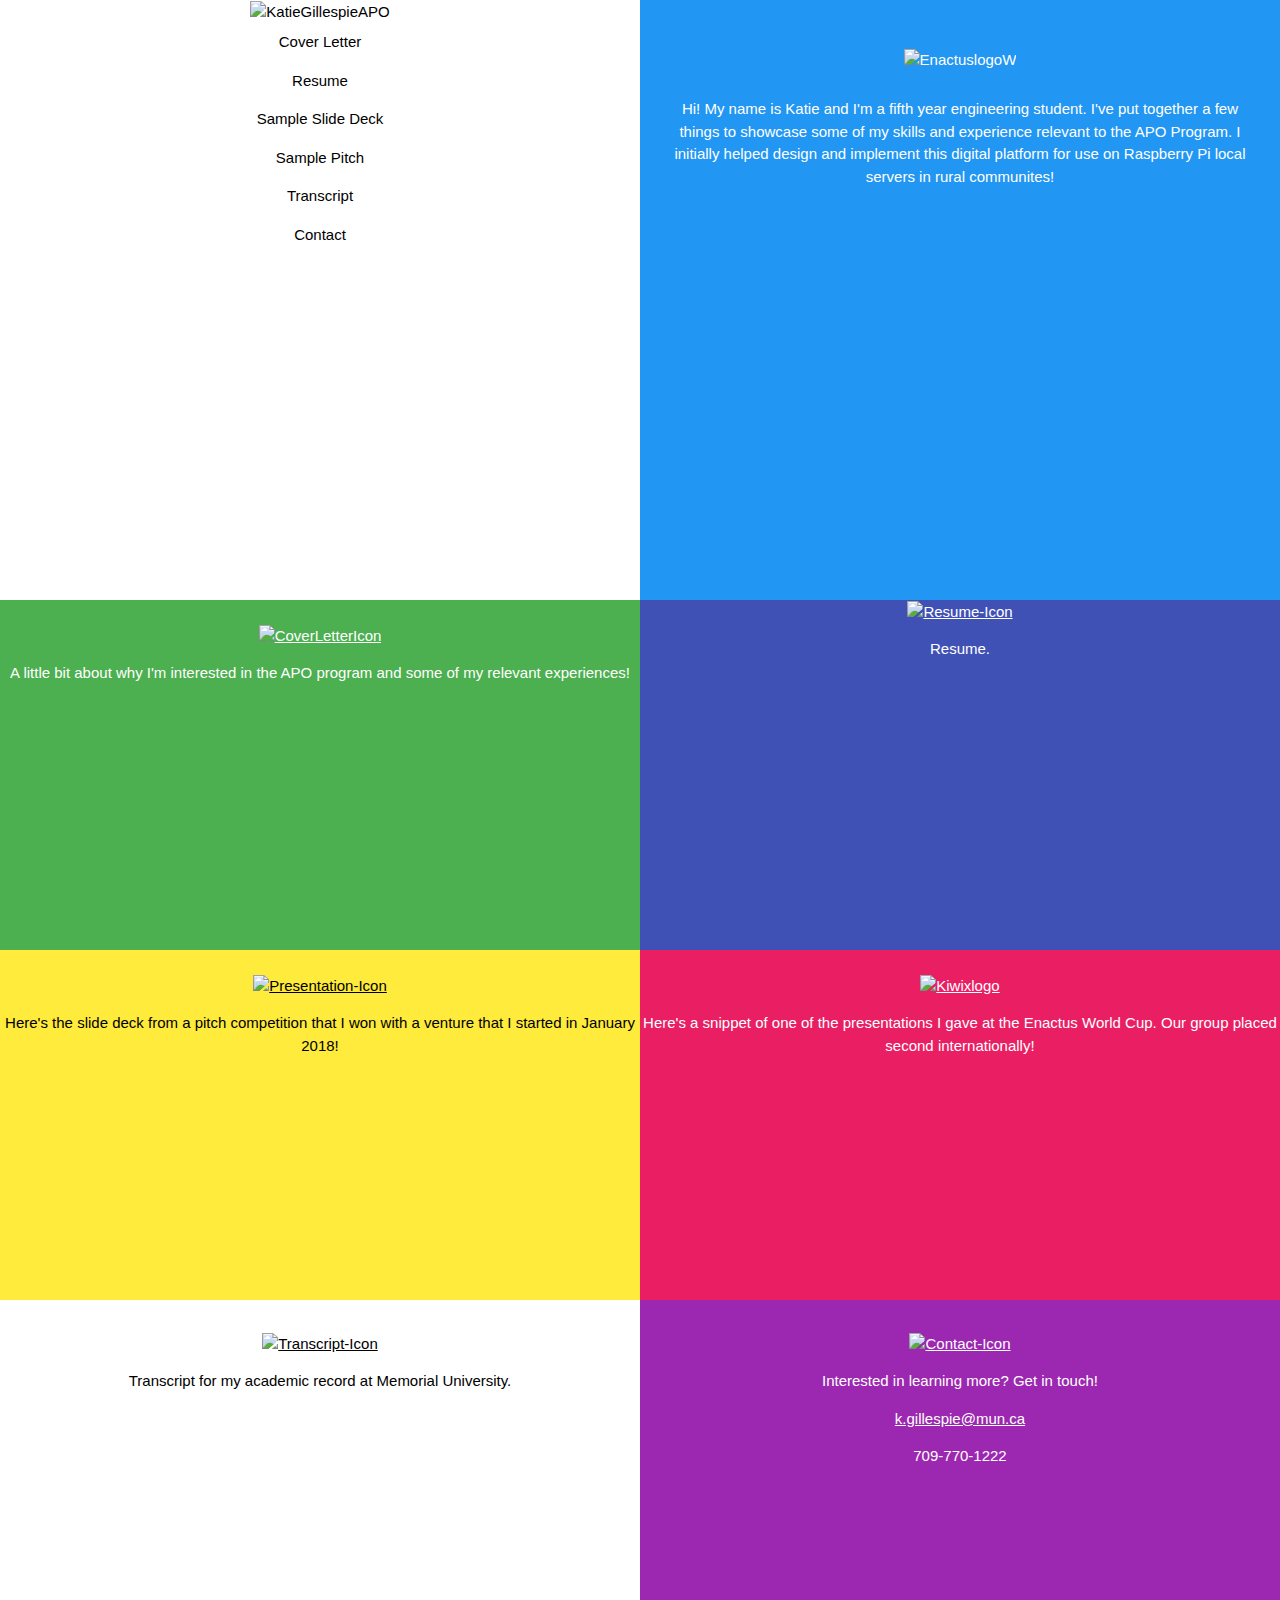
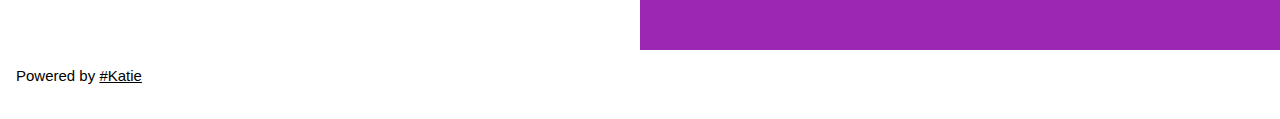
==== Main.htm @ 743aee5a "Add files via upload" ====
﻿<!DOCTYPE html>
<html>
<title>KatieGillespieAPO</title>
<meta charset="UTF-8">
<meta name="viewport" content="width=device-width, initial-scale=1">
<link rel="stylesheet" href="https://www.w3schools.com/w3css/4/w3.css">
<body class="w3-content" style="max-width:1300px">

<!-- First Grid: Logo & About -->
<div class="w3-row">
  <div class="w3-half w3-white w3-center" style="height:600px">
    <div class="w3-padding-84 w3-center">
      <img src="Images/NameIcon.png" alt="KatieGillespieAPO" style="width:75%">
    <div class="w3-padding-128">
      <a href="#A" class="w3-button w3-white w3-block w3-hover-green w3-padding-8">Cover Letter</a>
      <a href="#A" class="w3-button w3-white w3-block w3-hover-indigo w3-padding-8">Resume</a>
      <a href="#B" class="w3-button w3-white w3-block w3-hover-yellow w3-padding-8">Sample Slide Deck</a>
      <a href="#B" class="w3-button w3-white w3-block w3-hover-pink w3-padding-8">Sample Pitch</a>
       <a href="#C" class="w3-button w3-white w3-block w3-hover-white w3-padding-8">Transcript</a>
        <a href="#C" class="w3-button w3-white w3-block w3-hover-purple w3-padding-8">Contact</a>
      </div>
    </div>
  </div>
  <div class="w3-half w3-blue w3-center" style="height:600px">
    <div class="w3-padding-48 w3-center">
      <img src="Images/Headshot.png" alt="EnactuslogoW" style="width:60%">
      <div class="w3-center w3-padding-large" style="width:100%">
		  <p>Hi! My name is Katie and I'm a fifth year engineering student. I've put together a few things to showcase some of my skills and experience relevant to the APO Program. I initially helped design and implement this digital platform for use  on Raspberry Pi local servers in rural communites!</p>
      </div>
    </div>
  </div>
</div>

<!-- Second Grid: Khan & Moodle -->
<div class="w3-row">
  <div class="w3-half w3-green w3-center" style="min-height:350px" id="A">
    <div class="w3-padding-24 w3-center">
        <a href="file:///C:/kalite_redirect.html">
	<img src="Images/CoverLetterIcon.png" alt="CoverLetterIcon" style="width:35%">
</a>
      <p>A little bit about why I'm interested in the APO program and some of my relevant experiences!</p>

	</div> 
	</div>
  <div class="w3-half w3-indigo w3-center" style="min-height:350px" id="A">
    <div class="w3-padding-20 w3-center">
	<a href="KatieGillespie-ResumeFall18.pdf">
	<img src="Images/ResumeIcon.png" alt="Resume-Icon" style="width:40%">
</a>
	<p>Resume.</p>
	</div>
	</div>
	</div>

<!-- Third Grid: NextCloud & Kiwi -->
<div class="w3-row">
  <div class="w3-half w3-yellow w3-center" style="min-height:350px" id="B">
    <div class="w3-padding-24 w3-center">
        <a href="FulfilamentPitchMarch2018.pdf">
	<img src="Images/PresentationIcon.png" alt="Presentation-Icon" style="width:35%">
</a>
	<p>Here's the slide deck from a pitch competition that I won with a venture that I started in January 2018!</p>
	</div> 
	</div> 
  <div class="w3-half w3-pink w3-center" style="min-height:350px" id="B">
    <div class="w3-padding-24 w3-center">
	<a href="file:///C:/kiwix.html">
	<img src="Images/PitchIcon.png" alt="Kiwixlogo" style="width:35%">
</a>
      <p>Here's a snippet of one of the presentations I gave at the Enactus World Cup. Our group placed second internationally!</p>
	</div>
	</div>
	</div>

<!-- Fourth Grid: Google & Contact -->
<div class="w3-half w3-white w3-center" style="min-height:350px" id="C">
	  <div class="w3-padding-32 w3-center">
	<a href="MUNUnofficialTranscript.pdf">
	<img src="Images/TranscriptIcon.png" alt="Transcript-Icon" style="width:35%">
</a>
      <p>Transcript for my academic record at Memorial University.</p>
	</div>
	</div>
 <div class="w3-half w3-purple w3-center" style="min-height:350px" id="C">  
	 <div class="w3-padding-32 w3-center">
      <a href="https://www.linkedin.com/in/-katie-gillespie/">
	<img src="Images/ContactIcon.png" alt="Contact-Icon" width="208" height="208" style="width:40%">
</a>
	 <p>Interested in learning more? Get in touch!</p>
		<a href="mailto:k.gillespie@mun.ca">k.gillespie@mun.ca</a><br>
      <p>709-770-1222</p>
	</div>
	</div>
	</div>
	</div>

<!-- Footer -->
<footer class="w3-container w3-White w3-padding-16">
  <p>Powered by <a href="https://www.linkedin.com/in/-katie-gillespie/" target="_blank">#Katie</a></p>
</footer>

</body>
</html>
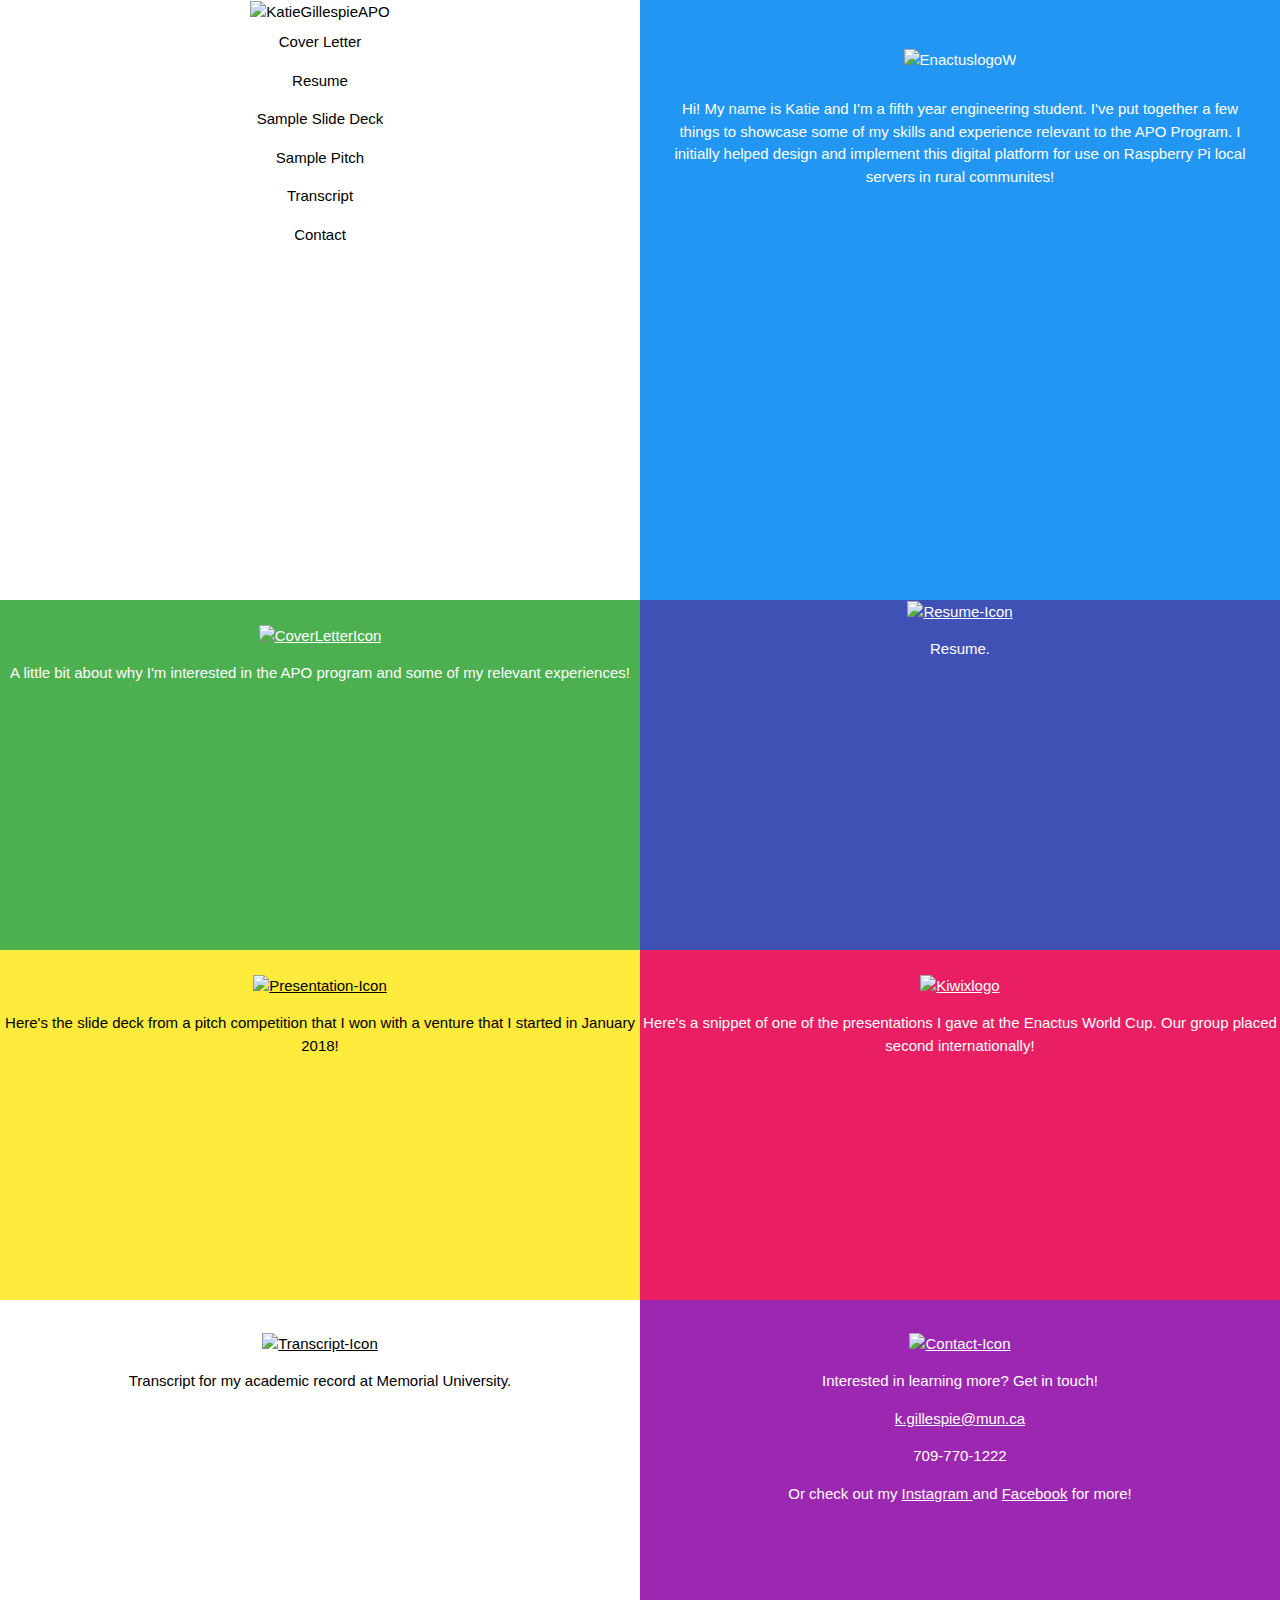
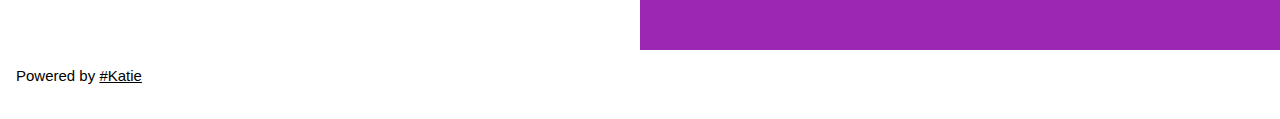
==== commit a330fcb9: "Update Main.htm" ====
--- a/Main.htm
+++ b/Main.htm
@@ -89,6 +89,8 @@
 	 <p>Interested in learning more? Get in touch!</p>
 		<a href="mailto:k.gillespie@mun.ca">k.gillespie@mun.ca</a><br>
       <p>709-770-1222</p>
+		 	<p>Or check out my <a href="https://www.instagram.com/ktgillesp/" target="_blank">Instagram </a>and <a 
+			href="https://www.facebook.com/kgillespie96" targe="_blank">Facebook</a> for more!</p>
 	</div>
 	</div>
 	</div>
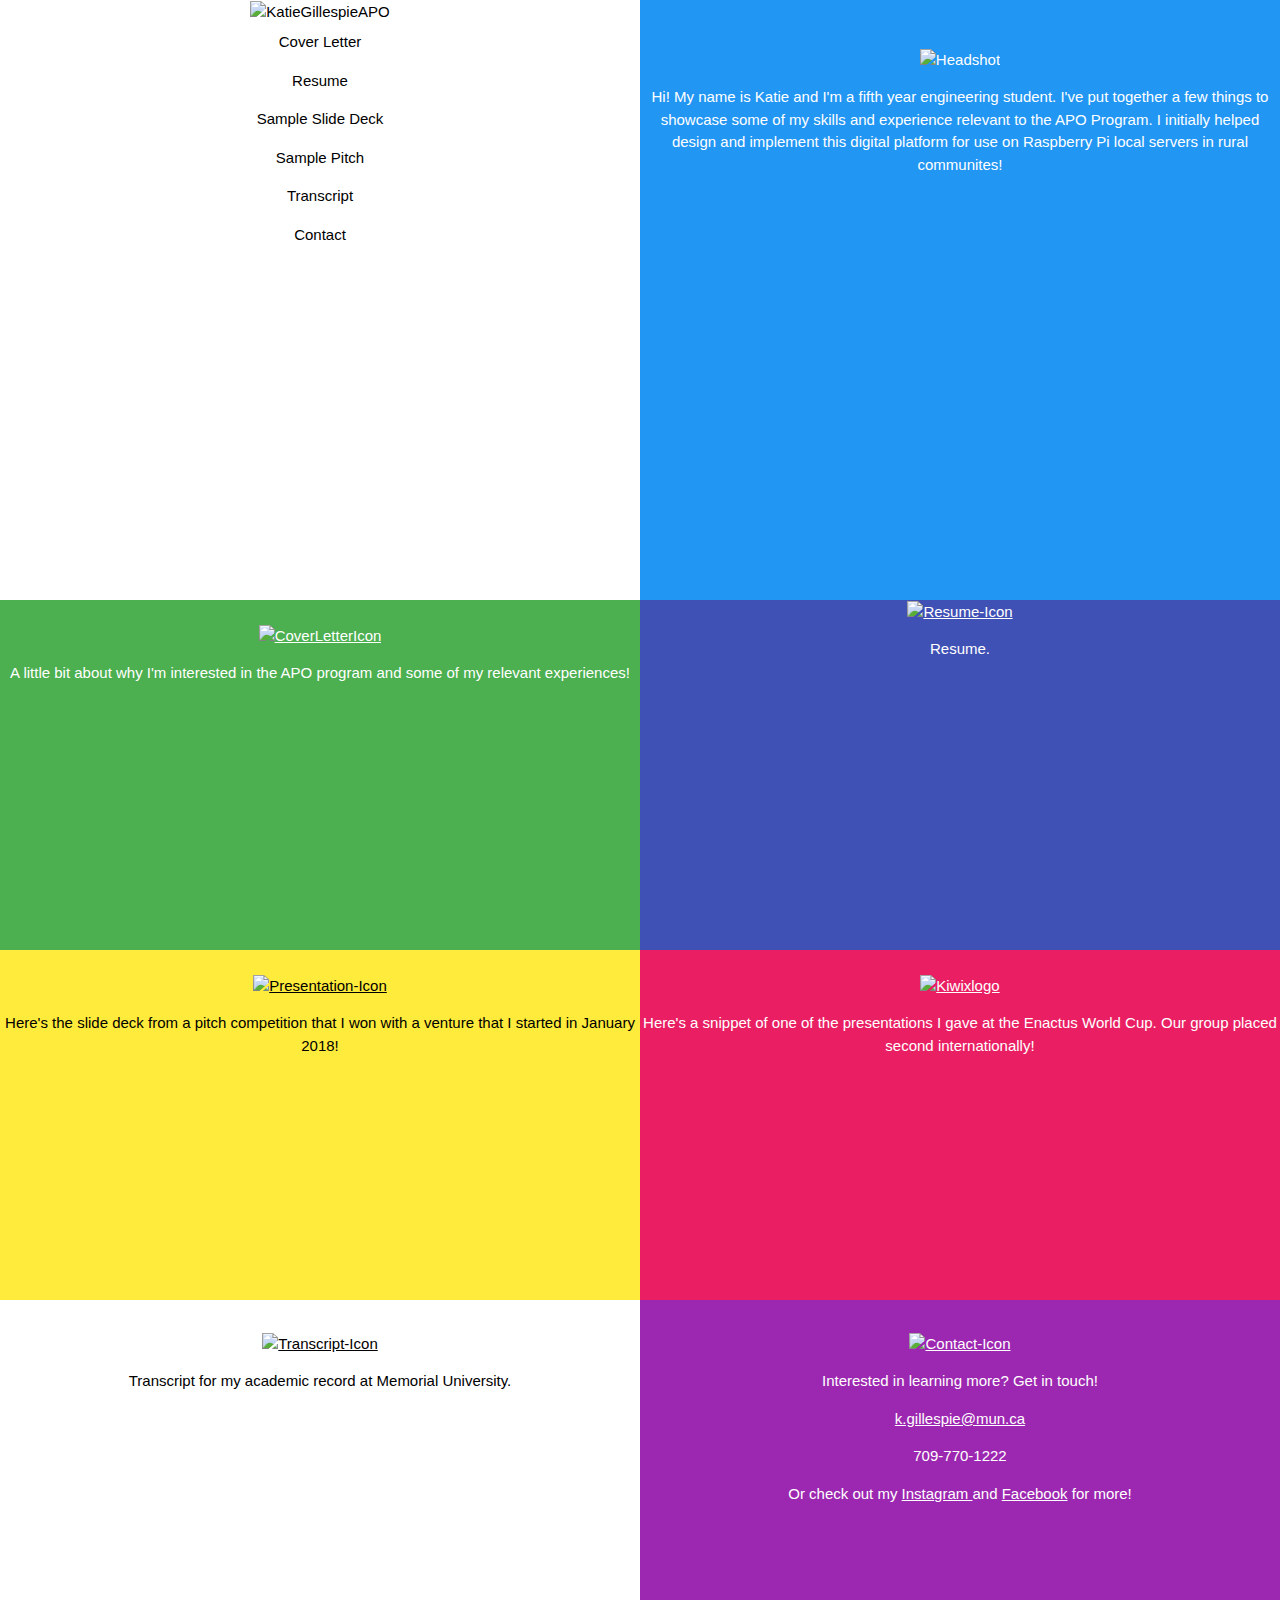
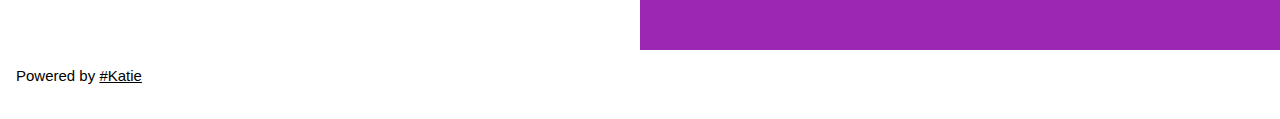
==== commit 79337c51: "Update Main.htm" ====
--- a/Main.htm
+++ b/Main.htm
@@ -23,7 +23,7 @@
   </div>
   <div class="w3-half w3-blue w3-center" style="height:600px">
     <div class="w3-padding-48 w3-center">
-      <img src="Images/Headshot.png" alt="EnactuslogoW" style="width:60%">
+      <img src="Images/Headshot.png" alt="Headshot" width="200" style="width:30>
       <div class="w3-center w3-padding-large" style="width:100%">
 		  <p>Hi! My name is Katie and I'm a fifth year engineering student. I've put together a few things to showcase some of my skills and experience relevant to the APO Program. I initially helped design and implement this digital platform for use  on Raspberry Pi local servers in rural communites!</p>
       </div>
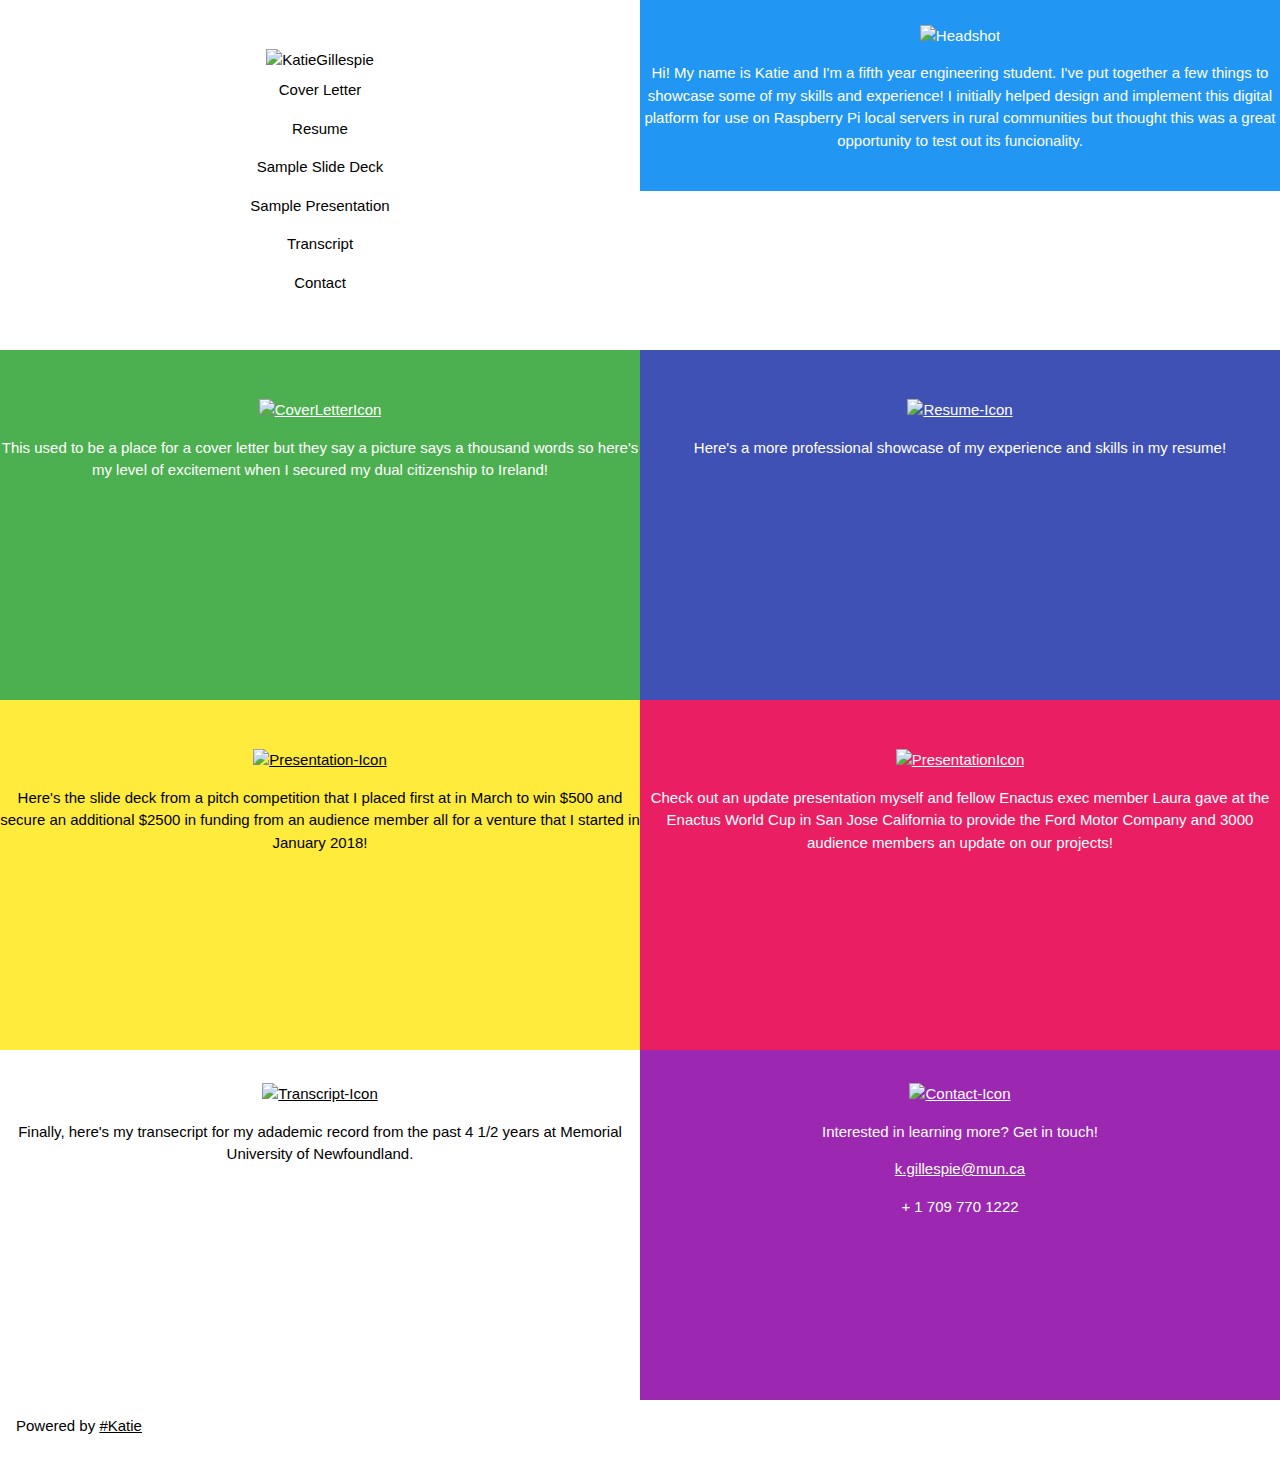
==== commit ab212514: "Update Main.htm" ====
--- a/Main.htm
+++ b/Main.htm
@@ -1,4 +1,4 @@
-﻿<!DOCTYPE html>
+<!DOCTYPE html>
 <html>
 <title>KatieGillespieAPO</title>
 <meta charset="UTF-8">
@@ -8,89 +8,87 @@
 
 <!-- First Grid: Logo & About -->
 <div class="w3-row">
-  <div class="w3-half w3-white w3-center" style="height:600px">
-    <div class="w3-padding-84 w3-center">
-      <img src="Images/NameIcon.png" alt="KatieGillespieAPO" style="width:75%">
+  <div class="w3-half w3-white w3-center" style="height:300">
+    <div class="w3-padding-48 3-center">
+      <img src="Images/NameIcon.png" alt="KatieGillespie" style="width:%65">
     <div class="w3-padding-128">
       <a href="#A" class="w3-button w3-white w3-block w3-hover-green w3-padding-8">Cover Letter</a>
       <a href="#A" class="w3-button w3-white w3-block w3-hover-indigo w3-padding-8">Resume</a>
       <a href="#B" class="w3-button w3-white w3-block w3-hover-yellow w3-padding-8">Sample Slide Deck</a>
-      <a href="#B" class="w3-button w3-white w3-block w3-hover-pink w3-padding-8">Sample Pitch</a>
+		<a href="#B" class="w3-button w3-white w3-block w3-hover-pink w3-padding-8">Sample Presentation</a>
        <a href="#C" class="w3-button w3-white w3-block w3-hover-white w3-padding-8">Transcript</a>
         <a href="#C" class="w3-button w3-white w3-block w3-hover-purple w3-padding-8">Contact</a>
-      </div>
+      </div>																			 
     </div>
   </div>
-  <div class="w3-half w3-blue w3-center" style="height:600px">
-    <div class="w3-padding-48 w3-center">
-      <img src="Images/Headshot.png" alt="Headshot" width="200" style="width:30>
-      <div class="w3-center w3-padding-large" style="width:100%">
-		  <p>Hi! My name is Katie and I'm a fifth year engineering student. I've put together a few things to showcase some of my skills and experience relevant to the APO Program. I initially helped design and implement this digital platform for use  on Raspberry Pi local servers in rural communites!</p>
+  <div class="w3-half w3-blue w3-center" style="height:300">
+    <div class="w3-padding-24 w3-center">
+      <img src="Images/Headshot.png" alt="Headshot" style="width:60%">
+      <div class="w3-center w3- adding-large" style="width:100%">
+		  <p>Hi! My name is Katie and I'm a fifth year engineering student. I've put together a few things to showcase some of my skills and experience! I initially helped design and implement this digital platform for use on Raspberry Pi local servers in rural communities but thought this was a great opportunity to test out its funcionality. </p>
       </div>
     </div>
   </div>
 </div>
 
-<!-- Second Grid: Khan & Moodle -->
+<!-- Second Grid: Cover Letter and Resume -->
 <div class="w3-row">
   <div class="w3-half w3-green w3-center" style="min-height:350px" id="A">
-    <div class="w3-padding-24 w3-center">
-        <a href="file:///C:/kalite_redirect.html">
-	<img src="Images/CoverLetterIcon.png" alt="CoverLetterIcon" style="width:35%">
+    <div class="w3-padding-48 w3-center">
+        <a href="Ireland.jpg">
+	<img src="Images/CoverLetterIcon.png" alt="CoverLetterIcon" style="width:40%">
 </a>
-      <p>A little bit about why I'm interested in the APO program and some of my relevant experiences!</p>
+      <p>This used to be a place for a cover letter but they say a picture says a thousand words so here's my level of excitement when I secured my dual citizenship to Ireland!</p>
 
 	</div> 
 	</div>
   <div class="w3-half w3-indigo w3-center" style="min-height:350px" id="A">
-    <div class="w3-padding-20 w3-center">
-	<a href="KatieGillespie-ResumeFall18.pdf">
-	<img src="Images/ResumeIcon.png" alt="Resume-Icon" style="width:40%">
+    <div class="w3-padding-48 w3-center">
+	<a href="Documents/KatieGillespie-ResumeFall18.pdf">
+	<img src="Images/resume.png" alt="Resume-Icon" style="width:40%">
 </a>
-	<p>Resume.</p>
+		<p>Here's a more professional showcase of my experience and skills in my resume!</p>
 	</div>
 	</div>
 	</div>
 
-<!-- Third Grid: NextCloud & Kiwi -->
+<!-- Third Grid: Slide Deck and Presentation -->
 <div class="w3-row">
   <div class="w3-half w3-yellow w3-center" style="min-height:350px" id="B">
-    <div class="w3-padding-24 w3-center">
-        <a href="FulfilamentPitchMarch2018.pdf">
-	<img src="Images/PresentationIcon.png" alt="Presentation-Icon" style="width:35%">
+    <div class="w3-padding-48 w3-center -center">
+        <a href="Documents/FulfilamentPitchMarch2018.pdf">
+	<img src="Images/presentation (1).png" alt="Presentation-Icon" style="width:35%">
 </a>
-	<p>Here's the slide deck from a pitch competition that I won with a venture that I started in January 2018!</p>
+	<p>Here's the slide deck from a pitch competition that I placed first at in March to win $500 and secure an additional $2500 in funding from an audience member all for a venture that I started in January 2018!</p>
 	</div> 
 	</div> 
   <div class="w3-half w3-pink w3-center" style="min-height:350px" id="B">
-    <div class="w3-padding-24 w3-center">
-	<a href="file:///C:/kiwix.html">
-	<img src="Images/PitchIcon.png" alt="Kiwixlogo" style="width:35%">
+    <div class="w3-padding-48 w3-center">
+	<a href="Documents/Watch _ Enactus - Google Chrome 2018-11-15 11_59_25 AM_Trim.mp4">
+	<img src="Images/work.png" alt="PresentationIcon" style="width:35%">
 </a>
-      <p>Here's a snippet of one of the presentations I gave at the Enactus World Cup. Our group placed second internationally!</p>
+      <p>Check out an update presentation myself and fellow Enactus exec member Laura gave at the Enactus World Cup in San Jose California to provide the Ford Motor Company and 3000 audience members an update on our projects!</p>
 	</div>
 	</div>
 	</div>
 
-<!-- Fourth Grid: Google & Contact -->
+<!-- Fourth Grid: Transcript and Contact -->
 <div class="w3-half w3-white w3-center" style="min-height:350px" id="C">
 	  <div class="w3-padding-32 w3-center">
-	<a href="MUNUnofficialTranscript.pdf">
-	<img src="Images/TranscriptIcon.png" alt="Transcript-Icon" style="width:35%">
+	<a href="Documents/Watch _ Enactus - Google Chrome 2018-11-15 11_59_25 AM_Trim.mp4">
+	<img src="Images/noun_Report Card_729_000000.png" alt="Transcript-Icon" style="width:35%">
 </a>
-      <p>Transcript for my academic record at Memorial University.</p>
+      <p>Finally, here's my transecript for my adademic record from the past 4 1/2 years at Memorial University of Newfoundland. </p>
 	</div>
 	</div>
  <div class="w3-half w3-purple w3-center" style="min-height:350px" id="C">  
 	 <div class="w3-padding-32 w3-center">
       <a href="https://www.linkedin.com/in/-katie-gillespie/">
-	<img src="Images/ContactIcon.png" alt="Contact-Icon" width="208" height="208" style="width:40%">
+	<img src="Images/contact.png" alt="Contact-Icon" width="169" height="170" style="width:%10">
 </a>
 	 <p>Interested in learning more? Get in touch!</p>
 		<a href="mailto:k.gillespie@mun.ca">k.gillespie@mun.ca</a><br>
-      <p>709-770-1222</p>
-		 	<p>Or check out my <a href="https://www.instagram.com/ktgillesp/" target="_blank">Instagram </a>and <a 
-			href="https://www.facebook.com/kgillespie96" targe="_blank">Facebook</a> for more!</p>
+		 <p>+ 1 709 770 1222</p>
 	</div>
 	</div>
 	</div>
@@ -103,3 +101,4 @@
 
 </body>
 </html>
+
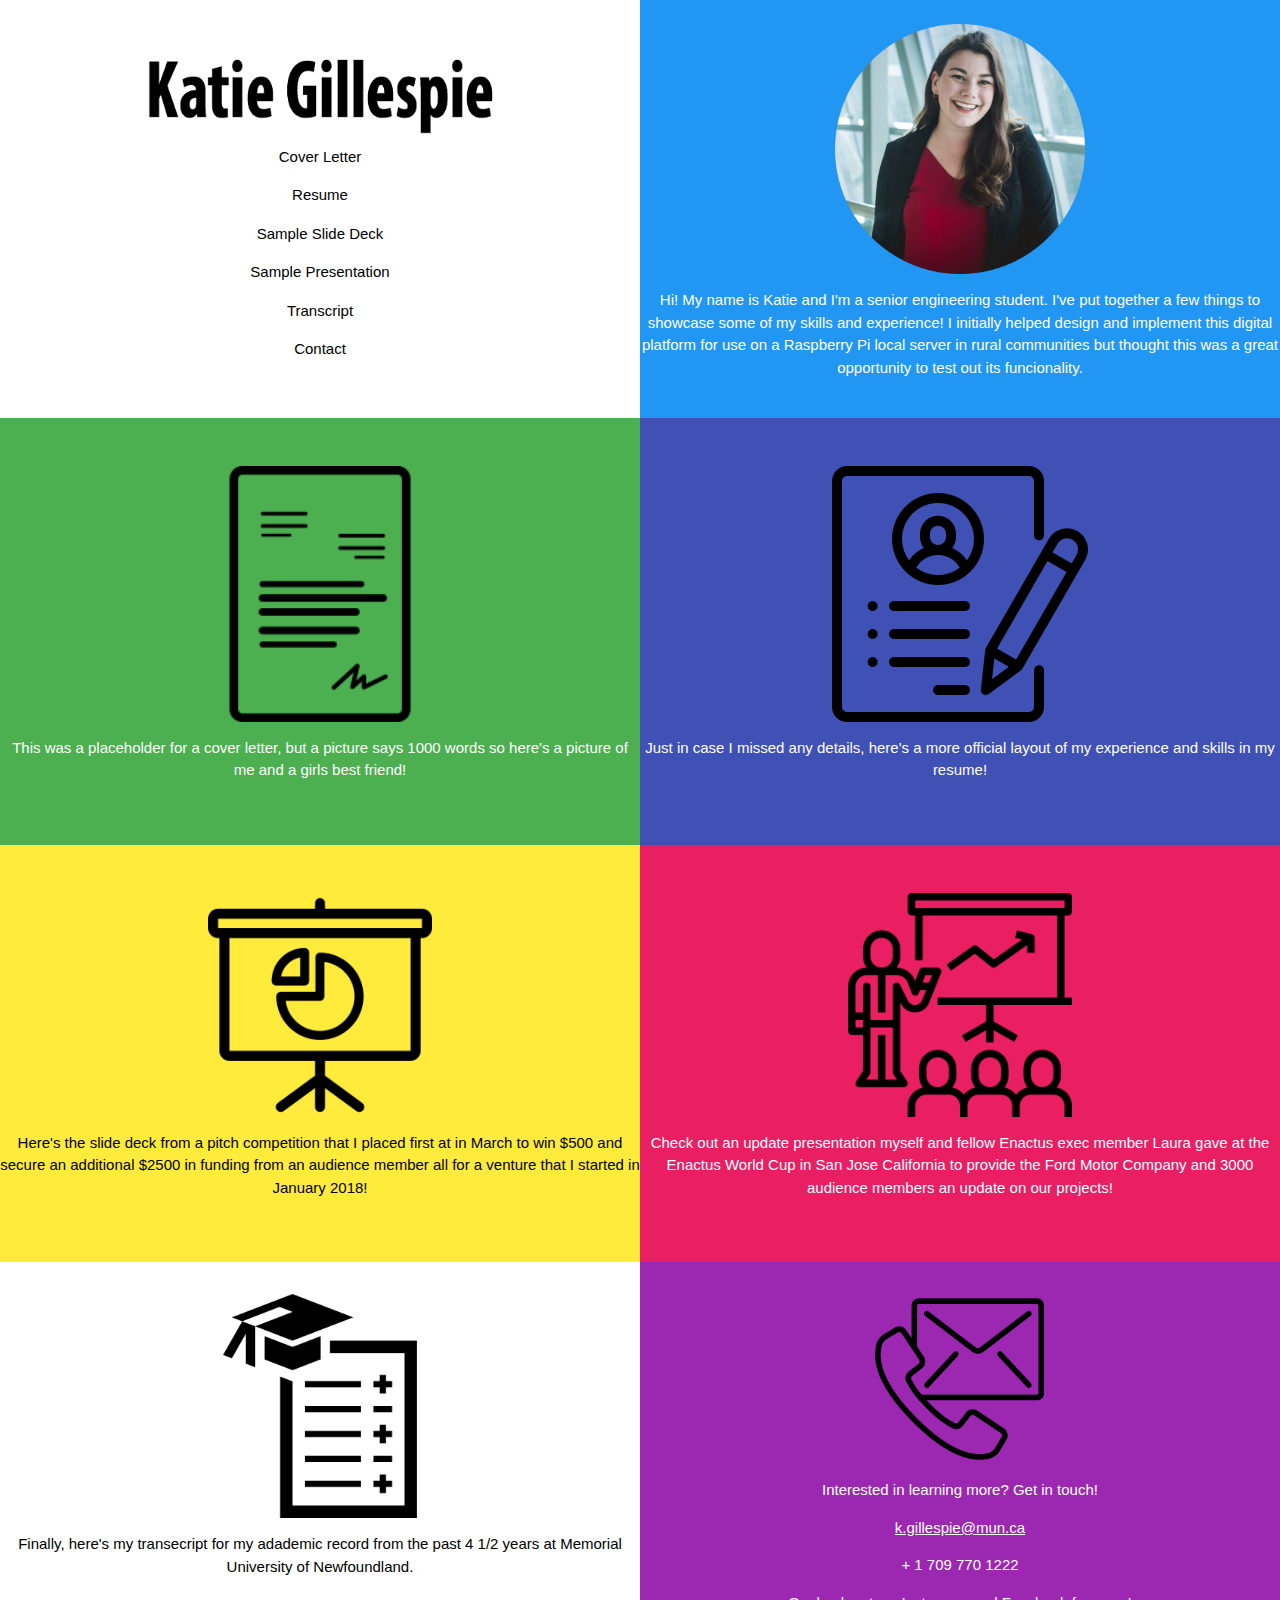
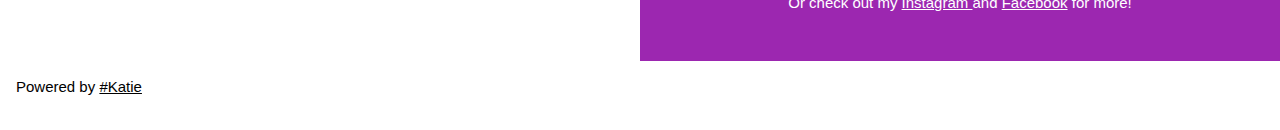
==== commit 3704305a: "Update Main.htm" ====
--- a/Main.htm
+++ b/Main.htm
@@ -1,6 +1,6 @@
 <!DOCTYPE html>
 <html>
-<title>KatieGillespieAPO</title>
+	<title>Katie Gillespie</title>
 <meta charset="UTF-8">
 <meta name="viewport" content="width=device-width, initial-scale=1">
 <link rel="stylesheet" href="https://www.w3schools.com/w3css/4/w3.css">
@@ -10,7 +10,7 @@
 <div class="w3-row">
   <div class="w3-half w3-white w3-center" style="height:300">
     <div class="w3-padding-48 3-center">
-      <img src="Images/NameIcon.png" alt="KatieGillespie" style="width:%65">
+      <img src="Documents/NameIcon.png" alt="KatieGillespie" width="350" style="width:%65">
     <div class="w3-padding-128">
       <a href="#A" class="w3-button w3-white w3-block w3-hover-green w3-padding-8">Cover Letter</a>
       <a href="#A" class="w3-button w3-white w3-block w3-hover-indigo w3-padding-8">Resume</a>
@@ -23,9 +23,11 @@
   </div>
   <div class="w3-half w3-blue w3-center" style="height:300">
     <div class="w3-padding-24 w3-center">
-      <img src="Images/Headshot.png" alt="Headshot" style="width:60%">
+      <img src="Documents/Headshot.png" alt="Headshot" width="250" style="width:30>
       <div class="w3-center w3- adding-large" style="width:100%">
-		  <p>Hi! My name is Katie and I'm a fifth year engineering student. I've put together a few things to showcase some of my skills and experience! I initially helped design and implement this digital platform for use on Raspberry Pi local servers in rural communities but thought this was a great opportunity to test out its funcionality. </p>
+		  <p>Hi! My name is Katie and I'm a senior engineering student. I've put together a few things to showcase some of my skills 
+		and experience! I initially helped design and implement this digital platform for use on a Raspberry Pi local server in rural 
+		communities but thought this was a great opportunity to test out its funcionality. </p>
       </div>
     </div>
   </div>
@@ -35,19 +37,19 @@
 <div class="w3-row">
   <div class="w3-half w3-green w3-center" style="min-height:350px" id="A">
     <div class="w3-padding-48 w3-center">
-        <a href="Ireland.jpg">
-	<img src="Images/CoverLetterIcon.png" alt="CoverLetterIcon" style="width:40%">
+        <a href="Documents/Henry.jpg">
+	<img src="Documents/CoverLetterIcon.png" alt="CoverLetterIcon" style="width:40%">
 </a>
-      <p>This used to be a place for a cover letter but they say a picture says a thousand words so here's my level of excitement when I secured my dual citizenship to Ireland!</p>
+      <p>This was a placeholder for a cover letter, but a picture says 1000 words so here's a picture of me and a girls best friend!</p>
 
 	</div> 
 	</div>
   <div class="w3-half w3-indigo w3-center" style="min-height:350px" id="A">
     <div class="w3-padding-48 w3-center">
-	<a href="Documents/KatieGillespie-ResumeFall18.pdf">
-	<img src="Images/resume.png" alt="Resume-Icon" style="width:40%">
+	<a href="Documents/KatieGillespie-Resume2019.pdf">
+	<img src="Documents/resume.png" alt="Resume-Icon" style="width:40%">
 </a>
-		<p>Here's a more professional showcase of my experience and skills in my resume!</p>
+		<p>Just in case I missed any details, here's a more official layout of my experience and skills in my resume!</p>
 	</div>
 	</div>
 	</div>
@@ -57,17 +59,19 @@
   <div class="w3-half w3-yellow w3-center" style="min-height:350px" id="B">
     <div class="w3-padding-48 w3-center -center">
         <a href="Documents/FulfilamentPitchMarch2018.pdf">
-	<img src="Images/presentation (1).png" alt="Presentation-Icon" style="width:35%">
+	<img src="Documents/presentation (1).png" alt="Presentation-Icon" style="width:35%">
 </a>
-	<p>Here's the slide deck from a pitch competition that I placed first at in March to win $500 and secure an additional $2500 in funding from an audience member all for a venture that I started in January 2018!</p>
+	<p>Here's the slide deck from a pitch competition that I placed first at in March to win $500 and secure an additional $2500 
+		in funding from an audience member all for a venture that I started in January 2018!</p>
 	</div> 
 	</div> 
   <div class="w3-half w3-pink w3-center" style="min-height:350px" id="B">
     <div class="w3-padding-48 w3-center">
-	<a href="Documents/Watch _ Enactus - Google Chrome 2018-11-15 11_59_25 AM_Trim.mp4">
-	<img src="Images/work.png" alt="PresentationIcon" style="width:35%">
+	<a href="https://www.youtube.com/watch?v=cxIa-OMDKiw&feature=youtu.be">
+	<img src="Documents/work.png" alt="PresentationIcon" style="width:35%">
 </a>
-      <p>Check out an update presentation myself and fellow Enactus exec member Laura gave at the Enactus World Cup in San Jose California to provide the Ford Motor Company and 3000 audience members an update on our projects!</p>
+      <p>Check out an update presentation myself and fellow Enactus exec member Laura gave at the Enactus World Cup in San Jose 
+	      California to provide the Ford Motor Company and 3000 audience members an update on our projects!</p>
 	</div>
 	</div>
 	</div>
@@ -75,8 +79,8 @@
 <!-- Fourth Grid: Transcript and Contact -->
 <div class="w3-half w3-white w3-center" style="min-height:350px" id="C">
 	  <div class="w3-padding-32 w3-center">
-	<a href="Documents/Watch _ Enactus - Google Chrome 2018-11-15 11_59_25 AM_Trim.mp4">
-	<img src="Images/noun_Report Card_729_000000.png" alt="Transcript-Icon" style="width:35%">
+	<a href="Documents/MUNUnofficialTranscript.pdf">
+	<img src="Documents/noun_Report Card_729_000000.png" alt="Transcript-Icon" style="width:35%">
 </a>
       <p>Finally, here's my transecript for my adademic record from the past 4 1/2 years at Memorial University of Newfoundland. </p>
 	</div>
@@ -84,11 +88,13 @@
  <div class="w3-half w3-purple w3-center" style="min-height:350px" id="C">  
 	 <div class="w3-padding-32 w3-center">
       <a href="https://www.linkedin.com/in/-katie-gillespie/">
-	<img src="Images/contact.png" alt="Contact-Icon" width="169" height="170" style="width:%10">
+	<img src="Documents/contact.png" alt="Contact-Icon" width="169" height="170" style="width:%10">
 </a>
 	 <p>Interested in learning more? Get in touch!</p>
 		<a href="mailto:k.gillespie@mun.ca">k.gillespie@mun.ca</a><br>
 		 <p>+ 1 709 770 1222</p>
+		 	<p>Or check out my <a href="https://www.instagram.com/ktgillesp/" target="_blank">Instagram </a>and <a 
+			href="https://www.facebook.com/kgillespie96" targe="_blank">Facebook</a> for more!</p>
 	</div>
 	</div>
 	</div>
@@ -101,4 +107,5 @@
 
 </body>
 </html>
+				
 
